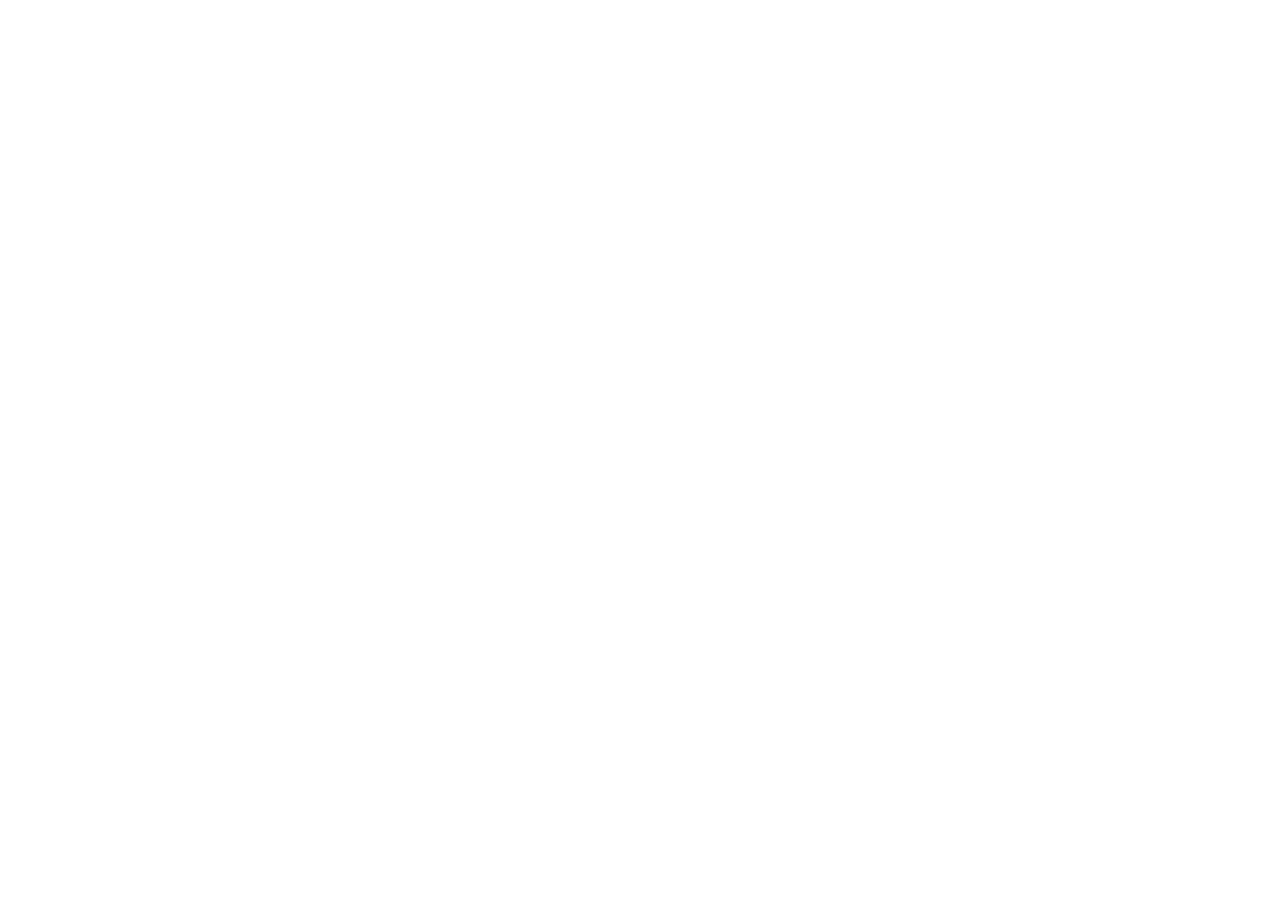
==== index.html @ 5a3c22b8 "Update index.html" ====
<!DOCTYPE HTML>
<html>
	<head>
		<title>Mirayda | Home</title>
		<meta charset="utf-8" />
		<meta name="viewport" content="width=device-width, initial-scale=1" />
		<!-- favicon -->
        <link rel="shortcut icon" href="assets/css/images/favicon.png">
		<link rel="stylesheet" href="assets/css/main.css" />
	</head>
	<body class="loading">
		<div id="wrapper">
			<div id="bg"></div>
			<!-- <div id="overlay"></div> -->
			<div id="main">
				<!-- Header -->
					<header id="header">
						<h1>Mirayda Martinez</h1>
						<h2>back-end developer. </h2>
						<h2><a href="about-me/about-me.html">about &nbsp;&bull;&nbsp; </a><a href="resources/MiraydaMartinez_Resume.pdf" target="_blank"> resume </a></h2>
						<nav>
							<ul>
								<li><a href="https://twitter.com/miraydamartinez" class="icon fa-twitter"><span class="label">Twitter</span></a></li>
								<li><a href="https://github.com/miraydamartinez/" class="icon fa-github"><span class="label">Github</span></a></li>
								<li><a href="https://www.linkedin.com/in/miraydamartinez/" class="icon fa-linkedin"><span class="label">LinkedIn</span></a></li>
								<li><a href="mailto:miraydamtz@gmail.com" class="icon fa-envelope-o"><span class="label">Email</span></a></li>
							</ul>
						</nav>
					</header>

				<!-- Footer -->
					<footer id="footer">
						<span class="copyright">&copy; Mirayda Martinez | Design: <a href="http://html5up.net">HTML5 UP</a>.</span>
					</footer>

			</div>
		</div>
		<script>
			window.onload = function() { document.body.className = ''; }
			window.ontouchmove = function() { return false; }
			window.onorientationchange = function() { document.body.scrollTop = 0; }
		</script>
	</body>
</html>
---- assets/css/main.css ----
@import url("https://fonts.googleapis.com/css?family=Source+Sans+Pro:300,900");
@import url("font-awesome.min.css");

/*
	Aerial by HTML5 UP
	html5up.net | @ajlkn
	Free for personal and commercial use under the CCA 3.0 license (html5up.net/license)
*/

/* Reset */

	html, body, span, applet, object, iframe, p, blockquote, pre, a, abbr, acronym, address, big, cite, code, del, dfn, em, img, ins, kbd, q, s, samp, small, strike, strong, sub, sup, tt, var, b, u, i, center, dl, dt, dd, ol, ul, li, fieldset, form, label, legend, table, caption, tbody, tfoot, thead, tr, th, td, article, aside, canvas, details, embed, figure, figcaption, footer, header, hgroup, menu, nav, output, ruby, section, summary, time, mark, audio, video {
		margin: 0;
		padding: 0;
		border: 0;
		font-size: 100%;
		font: inherit;
		vertical-align: baseline;
	}

	h1, h2, h3, h4, h5, h6 {
		margin: 0;
		padding: 0;
		border: 0;
		font-size: 100%;
		vertical-align: baseline;
	}

	h2 {
		font-size: 135%;
	}

	div {
		width: 100%;
        height: 100%;
        max-height: 100%;
        margin: 0;
        padding: 0;
        background-image: url("images/357.jpg");
        background-size:100% 100%;
        background-repeat: no-repeat;
	}

	article, aside, details, figcaption, figure, footer, header, hgroup, menu, nav, section {
		display: block;
	}

	body {
		line-height: 1;
	}

	ol, ul {
		list-style: none;
	}

	blockquote, q {
		quotes: none;
	}

	blockquote:before, blockquote:after, q:before, q:after {
		content: '';
		content: none;
	}

	table {
		border-collapse: collapse;
		border-spacing: 0;
	}

	body {
		-webkit-text-size-adjust: none;
	}

/* Box Model */

	*, *:before, *:after {
		-moz-box-sizing: border-box;
		-webkit-box-sizing: border-box;
		box-sizing: border-box;
	}

/* Basic */

	body, input, select, textarea {
		color: #fff;
		font-family: 'Source Sans Pro', sans-serif;
		font-size: 15pt;
		font-weight: 300 !important;
		letter-spacing: -0.025em;
		line-height: 1.75em;
	}

	body {
		background: #fff;
		overflow: hidden;
	}

		body.loading * {
			-moz-animation: none !important;
			-webkit-animation: none !important;
			-ms-animation: none !important;
			animation: none !important;
		}

	a {
		-moz-transition: border-color 0.2s ease-in-out;
		-webkit-transition: border-color 0.2s ease-in-out;
		-ms-transition: border-color 0.2s ease-in-out;
		transition: border-color 0.2s ease-in-out;
		color: inherit;
		outline: 0;
		text-decoration: none;
	}

		a:hover {
			border-color: transparent;
		}

/* Icon */

	.icon {
		text-decoration: none;
		position: relative;
	}

		.icon:before {
			-moz-osx-font-smoothing: grayscale;
			-webkit-font-smoothing: antialiased;
			font-family: FontAwesome;
			font-style: normal;
			font-weight: normal;
			text-transform: none !important;
		}

		.icon > .label {
			display: none;
		}

/* Wrapper */

	@-moz-keyframes wrapper {
		0% {
			opacity: 0;
		}

		100% {
			opacity: 1;
		}
	}

	@-webkit-keyframes wrapper {
		0% {
			opacity: 0;
		}

		100% {
			opacity: 1;
		}
	}

	@-ms-keyframes wrapper {
		0% {
			opacity: 0;
		}

		100% {
			opacity: 1;
		}
	}

	@keyframes wrapper {
		0% {
			opacity: 0;
		}

		100% {
			opacity: 1;
		}
	}

	#wrapper {
		-moz-animation: wrapper 3s forwards;
		-webkit-animation: wrapper 3s forwards;
		-ms-animation: wrapper 3s forwards;
		animation: wrapper 3s forwards;
		height: 100%;
		left: 0;
		opacity: 0;
		position: fixed;
		top: 0;
		width: 100%;
	}

/* BG */

	#bg {
		
		-moz-backface-visibility: hidden;
		-webkit-backface-visibility: hidden;
		-ms-backface-visibility: hidden;
		backface-visibility: hidden;
		-moz-transform: translate3d(0,0,0);
		-webkit-transform: translate3d(0,0,0);
		-ms-transform: translate3d(0,0,0);
		transform: translate3d(0,0,0);

		height: auto;
		width: 100%;
		left: 0;
		opacity: 1;
		position: fixed;
		top: 0;
	}

	@-moz-keyframes bg {
		0% {
			-moz-transform: translate3d(0,0,0);
			-webkit-transform: translate3d(0,0,0);
			-ms-transform: translate3d(0,0,0);
			transform: translate3d(0,0,0);
		}

		100% {
			-moz-transform: translate3d(-2250px,0,0);
			-webkit-transform: translate3d(-2250px,0,0);
			-ms-transform: translate3d(-2250px,0,0);
			transform: translate3d(-2250px,0,0);
		}
	}

	@-webkit-keyframes bg {
		0% {
			-moz-transform: translate3d(0,0,0);
			-webkit-transform: translate3d(0,0,0);
			-ms-transform: translate3d(0,0,0);
			transform: translate3d(0,0,0);
		}

		100% {
			-moz-transform: translate3d(-2250px,0,0);
			-webkit-transform: translate3d(-2250px,0,0);
			-ms-transform: translate3d(-2250px,0,0);
			transform: translate3d(-2250px,0,0);
		}
	}

	@-ms-keyframes bg {
		0% {
			-moz-transform: translate3d(0,0,0);
			-webkit-transform: translate3d(0,0,0);
			-ms-transform: translate3d(0,0,0);
			transform: translate3d(0,0,0);
		}

		100% {
			-moz-transform: translate3d(-2250px,0,0);
			-webkit-transform: translate3d(-2250px,0,0);
			-ms-transform: translate3d(-2250px,0,0);
			transform: translate3d(-2250px,0,0);
		}
	}

	@keyframes bg {
		0% {
			-moz-transform: translate3d(0,0,0);
			-webkit-transform: translate3d(0,0,0);
			-ms-transform: translate3d(0,0,0);
			transform: translate3d(0,0,0);
		}

		100% {
			-moz-transform: translate3d(-2250px,0,0);
			-webkit-transform: translate3d(-2250px,0,0);
			-ms-transform: translate3d(-2250px,0,0);
			transform: translate3d(-2250px,0,0);
		}
	}

	#bg {
		background-size: 2250px auto;
		width: 6750px;
	}


/* Main */

	#main {
		height: 100%;
		left: 0;
		position: fixed;
		text-align: center;
		top: 0;
		width: 100%;
	}

		#main:before {
			content: '';
			display: inline-block;
			height: 100%;
			margin-right: 0;
			vertical-align: middle;
			width: 1px;
		}

/* Header */

	@-moz-keyframes header {
		0% {
			-moz-transform: translate3d(0,1em,0);
			-webkit-transform: translate3d(0,1em,0);
			-ms-transform: translate3d(0,1em,0);
			transform: translate3d(0,1em,0);
			opacity: 0;
		}

		100% {
			-moz-transform: translate3d(0,0,0);
			-webkit-transform: translate3d(0,0,0);
			-ms-transform: translate3d(0,0,0);
			transform: translate3d(0,0,0);
			opacity: 1;
		}
	}

	@-webkit-keyframes header {
		0% {
			-moz-transform: translate3d(0,1em,0);
			-webkit-transform: translate3d(0,1em,0);
			-ms-transform: translate3d(0,1em,0);
			transform: translate3d(0,1em,0);
			opacity: 0;
		}

		100% {
			-moz-transform: translate3d(0,0,0);
			-webkit-transform: translate3d(0,0,0);
			-ms-transform: translate3d(0,0,0);
			transform: translate3d(0,0,0);
			opacity: 1;
		}
	}

	@-ms-keyframes header {
		0% {
			-moz-transform: translate3d(0,1em,0);
			-webkit-transform: translate3d(0,1em,0);
			-ms-transform: translate3d(0,1em,0);
			transform: translate3d(0,1em,0);
			opacity: 0;
		}

		100% {
			-moz-transform: translate3d(0,0,0);
			-webkit-transform: translate3d(0,0,0);
			-ms-transform: translate3d(0,0,0);
			transform: translate3d(0,0,0);
			opacity: 1;
		}
	}

	@keyframes header {
		0% {
			-moz-transform: translate3d(0,1em,0);
			-webkit-transform: translate3d(0,1em,0);
			-ms-transform: translate3d(0,1em,0);
			transform: translate3d(0,1em,0);
			opacity: 0;
		}

		100% {
			-moz-transform: translate3d(0,0,0);
			-webkit-transform: translate3d(0,0,0);
			-ms-transform: translate3d(0,0,0);
			transform: translate3d(0,0,0);
			opacity: 1;
		}
	}

	@-moz-keyframes nav-icons {
		0% {
			-moz-transform: translate3d(0,1em,0);
			-webkit-transform: translate3d(0,1em,0);
			-ms-transform: translate3d(0,1em,0);
			transform: translate3d(0,1em,0);
			opacity: 0;
		}

		100% {
			-moz-transform: translate3d(0,0,0);
			-webkit-transform: translate3d(0,0,0);
			-ms-transform: translate3d(0,0,0);
			transform: translate3d(0,0,0);
			opacity: 1;
		}
	}

	@-webkit-keyframes nav-icons {
		0% {
			-moz-transform: translate3d(0,1em,0);
			-webkit-transform: translate3d(0,1em,0);
			-ms-transform: translate3d(0,1em,0);
			transform: translate3d(0,1em,0);
			opacity: 0;
		}

		100% {
			-moz-transform: translate3d(0,0,0);
			-webkit-transform: translate3d(0,0,0);
			-ms-transform: translate3d(0,0,0);
			transform: translate3d(0,0,0);
			opacity: 1;
		}
	}

	@-ms-keyframes nav-icons {
		0% {
			-moz-transform: translate3d(0,1em,0);
			-webkit-transform: translate3d(0,1em,0);
			-ms-transform: translate3d(0,1em,0);
			transform: translate3d(0,1em,0);
			opacity: 0;
		}

		100% {
			-moz-transform: translate3d(0,0,0);
			-webkit-transform: translate3d(0,0,0);
			-ms-transform: translate3d(0,0,0);
			transform: translate3d(0,0,0);
			opacity: 1;
		}
	}

	@keyframes nav-icons {
		0% {
			-moz-transform: translate3d(0,1em,0);
			-webkit-transform: translate3d(0,1em,0);
			-ms-transform: translate3d(0,1em,0);
			transform: translate3d(0,1em,0);
			opacity: 0;
		}

		100% {
			-moz-transform: translate3d(0,0,0);
			-webkit-transform: translate3d(0,0,0);
			-ms-transform: translate3d(0,0,0);
			transform: translate3d(0,0,0);
			opacity: 1;
		}
	}

	#header {
		-moz-animation: header 1s 2.25s forwards;
		-webkit-animation: header 1s 2.25s forwards;
		-ms-animation: header 1s 2.25s forwards;
		animation: header 1s 2.25s forwards;
		-moz-backface-visibility: hidden;
		-webkit-backface-visibility: hidden;
		-ms-backface-visibility: hidden;
		backface-visibility: hidden;
		-moz-transform: translate3d(0,0,0);
		-webkit-transform: translate3d(0,0,0);
		-ms-transform: translate3d(0,0,0);
		transform: translate3d(0,0,0);
		cursor: default;
		display: inline-block;
		opacity: 0;
		position: relative;
		text-align: center;
		top: -1em;
		vertical-align: middle;
		width: 90%;
	}

		#header h1 {
			font-size: 4.35em;
			font-weight: 900;
			letter-spacing: -0.035em;
			line-height: 1em;
		}

		#header p {
			font-size: 1.25em;
			margin: 0.75em 0 0.25em 0;
			color: #ffffff;
		}

		#header nav {
			margin: 1.5em 0 0 0;
		}

			#header nav li {
				-moz-animation: nav-icons 0.5s ease-in-out forwards;
				-webkit-animation: nav-icons 0.5s ease-in-out forwards;
				-ms-animation: nav-icons 0.5s ease-in-out forwards;
				animation: nav-icons 0.5s ease-in-out forwards;
				-moz-backface-visibility: hidden;
				-webkit-backface-visibility: hidden;
				-ms-backface-visibility: hidden;
				backface-visibility: hidden;
				-moz-transform: translate3d(0,0,0);
				-webkit-transform: translate3d(0,0,0);
				-ms-transform: translate3d(0,0,0);
				transform: translate3d(0,0,0);
				display: inline-block;
				height: 5.35em;
				line-height: 5.885em;
				opacity: 0;
				position: relative;
				top: 0;
				width: 5.35em;
			}

				#header nav li:nth-child(1) {
					-moz-animation-delay: 2.5s;
					-webkit-animation-delay: 2.5s;
					-ms-animation-delay: 2.5s;
					animation-delay: 2.5s;
				}

				#header nav li:nth-child(2) {
					-moz-animation-delay: 2.75s;
					-webkit-animation-delay: 2.75s;
					-ms-animation-delay: 2.75s;
					animation-delay: 2.75s;
				}

				#header nav li:nth-child(3) {
					-moz-animation-delay: 3s;
					-webkit-animation-delay: 3s;
					-ms-animation-delay: 3s;
					animation-delay: 3s;
				}

				#header nav li:nth-child(4) {
					-moz-animation-delay: 3.25s;
					-webkit-animation-delay: 3.25s;
					-ms-animation-delay: 3.25s;
					animation-delay: 3.25s;
				}

				#header nav li:nth-child(5) {
					-moz-animation-delay: 3.5s;
					-webkit-animation-delay: 3.5s;
					-ms-animation-delay: 3.5s;
					animation-delay: 3.5s;
				}

				#header nav li:nth-child(6) {
					-moz-animation-delay: 3.75s;
					-webkit-animation-delay: 3.75s;
					-ms-animation-delay: 3.75s;
					animation-delay: 3.75s;
				}

				#header nav li:nth-child(7) {
					-moz-animation-delay: 4s;
					-webkit-animation-delay: 4s;
					-ms-animation-delay: 4s;
					animation-delay: 4s;
				}

				#header nav li:nth-child(8) {
					-moz-animation-delay: 4.25s;
					-webkit-animation-delay: 4.25s;
					-ms-animation-delay: 4.25s;
					animation-delay: 4.25s;
				}

				#header nav li:nth-child(9) {
					-moz-animation-delay: 4.5s;
					-webkit-animation-delay: 4.5s;
					-ms-animation-delay: 4.5s;
					animation-delay: 4.5s;
				}

				#header nav li:nth-child(10) {
					-moz-animation-delay: 4.75s;
					-webkit-animation-delay: 4.75s;
					-ms-animation-delay: 4.75s;
					animation-delay: 4.75s;
				}

			#header nav a {
				-webkit-tap-highlight-color: transparent;
				-webkit-touch-callout: none;
				border: 0;
				display: inline-block;
			}

				#header nav a:before {
					-moz-transition: all 0.2s ease-in-out;
					-webkit-transition: all 0.2s ease-in-out;
					-ms-transition: all 0.2s ease-in-out;
					transition: all 0.2s ease-in-out;
					border-radius: 100%;
					border: solid 1px #fff;
					display: block;
					font-size: 1.75em;
					height: 2.5em;
					line-height: 2.5em;
					position: relative;
					text-align: center;
					top: 0;
					width: 2.5em;
				}

				#header nav a:hover {
					font-size: 1.1em;
				}

					#header nav a:hover:before {
						background-color: rgba(255, 255, 255, 0.175);
						color: #fff;
					}

				#header nav a:active {
					font-size: 0.95em;
					background: none;
				}

					#header nav a:active:before {
						background-color: rgba(255, 255, 255, 0.35);
						color: #fff;
					}

				#header nav a span {
					display: none;
				}

/* Footer */

	#footer {
		background-image: -moz-linear-gradient(top, rgba(0,0,0,0), rgba(0,0,0,0.5) 75%);
		background-image: -webkit-linear-gradient(top, rgba(0,0,0,0), rgba(0,0,0,0.5) 75%);
		background-image: -ms-linear-gradient(top, rgba(0,0,0,0), rgba(0,0,0,0.5) 75%);
		background-image: linear-gradient(top, rgba(0,0,0,0), rgba(0,0,0,0.5) 75%);
		bottom: 0;
		cursor: default;
		height: 6em;
		left: 0;
		line-height: 8em;
		position: absolute;
		text-align: center;
		width: 100%;
	}

/* Wide */

	@media screen and (max-width: 1680px) {

		/* Basic */

			body, input, select, textarea {
				font-size: 13pt;
			}

		/* BG */

			@-moz-keyframes bg {
				0% {
					-moz-transform: translate3d(0,0,0);
					-webkit-transform: translate3d(0,0,0);
					-ms-transform: translate3d(0,0,0);
					transform: translate3d(0,0,0);
				}

				100% {
					-moz-transform: translate3d(-1500px,0,0);
					-webkit-transform: translate3d(-1500px,0,0);
					-ms-transform: translate3d(-1500px,0,0);
					transform: translate3d(-1500px,0,0);
				}

	}

		@-webkit-keyframes bg {
			0% {
				-moz-transform: translate3d(0,0,0);
				-webkit-transform: translate3d(0,0,0);
				-ms-transform: translate3d(0,0,0);
				transform: translate3d(0,0,0);
			}

			100% {
				-moz-transform: translate3d(-1500px,0,0);
				-webkit-transform: translate3d(-1500px,0,0);
				-ms-transform: translate3d(-1500px,0,0);
				transform: translate3d(-1500px,0,0);
			}
			}

		@-ms-keyframes bg {
			0% {
				-moz-transform: translate3d(0,0,0);
				-webkit-transform: translate3d(0,0,0);
				-ms-transform: translate3d(0,0,0);
				transform: translate3d(0,0,0);
			}

			100% {
				-moz-transform: translate3d(-1500px,0,0);
				-webkit-transform: translate3d(-1500px,0,0);
				-ms-transform: translate3d(-1500px,0,0);
				transform: translate3d(-1500px,0,0);
			}
		}

		@keyframes bg {
			0% {
				-moz-transform: translate3d(0,0,0);
				-webkit-transform: translate3d(0,0,0);
				-ms-transform: translate3d(0,0,0);
				transform: translate3d(0,0,0);
			}

			100% {
				-moz-transform: translate3d(-1500px,0,0);
				-webkit-transform: translate3d(-1500px,0,0);
				-ms-transform: translate3d(-1500px,0,0);
				transform: translate3d(-1500px,0,0);
			}
		}

		#bg {
			background-size: 1300px auto;
			width: 4500px;
		} }

/* Normal */

	@media screen and (max-width: 1280px) {

		/* Basic */

			body, input, select, textarea {
				font-size: 12pt;
			}

		/* BG */

			@-moz-keyframes bg {
				0% {
					-moz-transform: translate3d(0,0,0);
					-webkit-transform: translate3d(0,0,0);
					-ms-transform: translate3d(0,0,0);
					transform: translate3d(0,0,0);
				}

				100% {
					-moz-transform: translate3d(-750px,0,0);
					-webkit-transform: translate3d(-750px,0,0);
					-ms-transform: translate3d(-750px,0,0);
					transform: translate3d(-750px,0,0);
				}

	}

		@-webkit-keyframes bg {
			0% {
				-moz-transform: translate3d(0,0,0);
				-webkit-transform: translate3d(0,0,0);
				-ms-transform: translate3d(0,0,0);
				transform: translate3d(0,0,0);
			}

			100% {
				-moz-transform: translate3d(-750px,0,0);
				-webkit-transform: translate3d(-750px,0,0);
				-ms-transform: translate3d(-750px,0,0);
				transform: translate3d(-750px,0,0);
			}
			}

		@-ms-keyframes bg {
			0% {
				-moz-transform: translate3d(0,0,0);
				-webkit-transform: translate3d(0,0,0);
				-ms-transform: translate3d(0,0,0);
				transform: translate3d(0,0,0);
			}

			100% {
				-moz-transform: translate3d(-750px,0,0);
				-webkit-transform: translate3d(-750px,0,0);
				-ms-transform: translate3d(-750px,0,0);
				transform: translate3d(-750px,0,0);
			}
		}

		@keyframes bg {
			0% {
				-moz-transform: translate3d(0,0,0);
				-webkit-transform: translate3d(0,0,0);
				-ms-transform: translate3d(0,0,0);
				transform: translate3d(0,0,0);
			}

			100% {
				-moz-transform: translate3d(-750px,0,0);
				-webkit-transform: translate3d(-750px,0,0);
				-ms-transform: translate3d(-750px,0,0);
				transform: translate3d(-750px,0,0);
			}
		}

		 }

/* Mobile */

	@media screen and (max-width: 736px) {

		/* Basic */

			body {
				min-width: 320px;
			}

			body, input, select, textarea {
				font-size: 11pt;
			}

		/* BG */

			@-moz-keyframes bg {
				0% {
					-moz-transform: translate3d(0,0,0);
					-webkit-transform: translate3d(0,0,0);
					-ms-transform: translate3d(0,0,0);
					transform: translate3d(0,0,0);
				}

				100% {
					-moz-transform: translate3d(-300px,0,0);
					-webkit-transform: translate3d(-300px,0,0);
					-ms-transform: translate3d(-300px,0,0);
					transform: translate3d(-300px,0,0);
				}

	}

		@-webkit-keyframes bg {
			0% {
				-moz-transform: translate3d(0,0,0);
				-webkit-transform: translate3d(0,0,0);
				-ms-transform: translate3d(0,0,0);
				transform: translate3d(0,0,0);
			}

			100% {
				-moz-transform: translate3d(-300px,0,0);
				-webkit-transform: translate3d(-300px,0,0);
				-ms-transform: translate3d(-300px,0,0);
				transform: translate3d(-300px,0,0);
			}
			}

		@-ms-keyframes bg {
			0% {
				-moz-transform: translate3d(0,0,0);
				-webkit-transform: translate3d(0,0,0);
				-ms-transform: translate3d(0,0,0);
				transform: translate3d(0,0,0);
			}

			100% {
				-moz-transform: translate3d(-300px,0,0);
				-webkit-transform: translate3d(-300px,0,0);
				-ms-transform: translate3d(-300px,0,0);
				transform: translate3d(-300px,0,0);
			}
		}

		@keyframes bg {
			0% {
				-moz-transform: translate3d(0,0,0);
				-webkit-transform: translate3d(0,0,0);
				-ms-transform: translate3d(0,0,0);
				transform: translate3d(0,0,0);
			}

			100% {
				-moz-transform: translate3d(-300px,0,0);
				-webkit-transform: translate3d(-300px,0,0);
				-ms-transform: translate3d(-300px,0,0);
				transform: translate3d(-300px,0,0);
			}
		}



	/* Header */

		#header h1 {
			font-size: 2.5em;
		}

		#header p {
			font-size: 1em;
		}

		#header nav {
			font-size: 1em;
		}

			#header nav a:hover {
				font-size: 1em;
			}

			#header nav a:active {
				font-size: 1em;
			} }

/* Mobile (Portrait) */

	@media screen and (max-width: 480px) {

		/* BG */

			@-moz-keyframes bg {
				0% {
					-moz-transform: translate3d(0,0,0);
					-webkit-transform: translate3d(0,0,0);
					-ms-transform: translate3d(0,0,0);
					transform: translate3d(0,0,0);
				}

				100% {
					-moz-transform: translate3d(-412.5px,0,0);
					-webkit-transform: translate3d(-412.5px,0,0);
					-ms-transform: translate3d(-412.5px,0,0);
					transform: translate3d(-412.5px,0,0);
				}

	}

		@-webkit-keyframes bg {
			0% {
				-moz-transform: translate3d(0,0,0);
				-webkit-transform: translate3d(0,0,0);
				-ms-transform: translate3d(0,0,0);
				transform: translate3d(0,0,0);
			}

			100% {
				-moz-transform: translate3d(-412.5px,0,0);
				-webkit-transform: translate3d(-412.5px,0,0);
				-ms-transform: translate3d(-412.5px,0,0);
				transform: translate3d(-412.5px,0,0);
			}
			}

		@-ms-keyframes bg {
			0% {
				-moz-transform: translate3d(0,0,0);
				-webkit-transform: translate3d(0,0,0);
				-ms-transform: translate3d(0,0,0);
				transform: translate3d(0,0,0);
			}

			100% {
				-moz-transform: translate3d(-412.5px,0,0);
				-webkit-transform: translate3d(-412.5px,0,0);
				-ms-transform: translate3d(-412.5px,0,0);
				transform: translate3d(-412.5px,0,0);
			}
		}

		@keyframes bg {
			0% {
				-moz-transform: translate3d(0,0,0);
				-webkit-transform: translate3d(0,0,0);
				-ms-transform: translate3d(0,0,0);
				transform: translate3d(0,0,0);
			}

			100% {
				-moz-transform: translate3d(-412.5px,0,0);
				-webkit-transform: translate3d(-412.5px,0,0);
				-ms-transform: translate3d(-412.5px,0,0);
				transform: translate3d(-412.5px,0,0);
			}
		}

		#bg {
			background-size: 412.5px auto;
			width: 1237.5px;
		}

	/* Header */

		#header nav {
			padding: 0 1em;
		} }
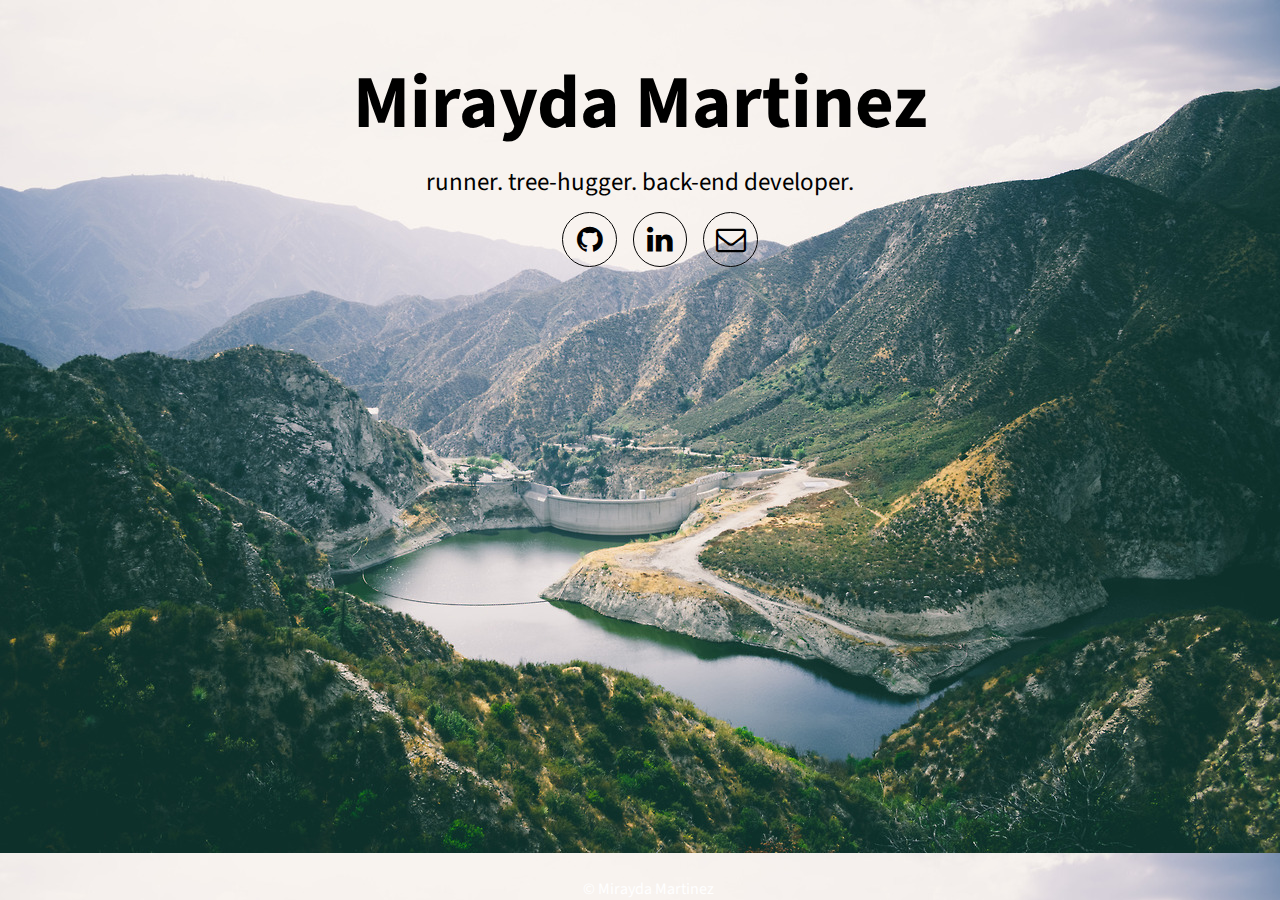
==== commit 8df97afb: "rebuilding website from scratch, no template" ====
--- a/index.html
+++ b/index.html
@@ -2,43 +2,23 @@
 <html>
 	<head>
 		<title>Mirayda | Home</title>
-		<meta charset="utf-8" />
-		<meta name="viewport" content="width=device-width, initial-scale=1" />
-		<!-- favicon -->
-        <link rel="shortcut icon" href="assets/css/images/favicon.png">
-		<link rel="stylesheet" href="assets/css/main.css" />
+		<link rel="stylesheet" href="main.css" />
+		<link rel="stylesheet" href="https://cdnjs.cloudflare.com/ajax/libs/font-awesome/4.7.0/css/font-awesome.min.css">
 	</head>
-	<body class="loading">
-		<div id="wrapper">
-			<div id="bg"></div>
-			<!-- <div id="overlay"></div> -->
-			<div id="main">
-				<!-- Header -->
-					<header id="header">
-						<h1>Mirayda Martinez</h1>
-						<h2>back-end developer. </h2>
-						<h2><a href="about-me/about-me.html">about &nbsp;&bull;&nbsp; </a><a href="resources/MiraydaMartinez_Resume.pdf" target="_blank"> resume </a></h2>
-						<nav>
-							<ul>
-								<li><a href="https://twitter.com/miraydamartinez" class="icon fa-twitter"><span class="label">Twitter</span></a></li>
-								<li><a href="https://github.com/miraydamartinez/" class="icon fa-github"><span class="label">Github</span></a></li>
-								<li><a href="https://www.linkedin.com/in/miraydamartinez/" class="icon fa-linkedin"><span class="label">LinkedIn</span></a></li>
-								<li><a href="mailto:miraydamtz@gmail.com" class="icon fa-envelope-o"><span class="label">Email</span></a></li>
-							</ul>
-						</nav>
-					</header>
-
-				<!-- Footer -->
-					<footer id="footer">
-						<span class="copyright">&copy; Mirayda Martinez | Design: <a href="http://html5up.net">HTML5 UP</a>.</span>
-					</footer>
-
-			</div>
+	<body>
+		<!-- header -->
+		<div id = "header">
+			<h1>Mirayda Martinez</h1>
+				<p>runner. tree-hugger. back-end developer. </p>
+				<ul>
+					<a href="https://github.com/miraydamartinez/" class="icon fa-github"><span class="label">Github</span></a>
+					<a href="https://www.linkedin.com/in/miraydamartinez/" class="icon fa-linkedin"><span class="label">LinkedIn</span></a>
+					<a href="mailto:miraydamtz@gmail.com" class="icon fa-envelope-o"><span class="label">Email</span></a>
+				</ul>
 		</div>
-		<script>
-			window.onload = function() { document.body.className = ''; }
-			window.ontouchmove = function() { return false; }
-			window.onorientationchange = function() { document.body.scrollTop = 0; }
-		</script>
+		<!-- footer -->
+		<div id = "footer">
+			&copy; Mirayda Martinez
+		</div>
 	</body>
 </html>--- a/main.css
+++ b/main.css
@@ -0,0 +1,74 @@
+@import url("https://fonts.googleapis.com/css?family=Source+Sans+Pro:300,900");
+
+/* 
+ * @miraydamartinez
+*/
+
+	/* header */
+
+	#header {
+		width: 700px;
+		height: 250px;
+		margin: 0 auto;
+		text-align: center;
+	}
+
+	body {
+		background-image: url("360.jpg");
+		font-family: 'Source Sans Pro', sans-serif;
+	}
+
+	ol, ul {
+		list-style: none;
+		word-spacing: 10px;
+		font-size: 30px;
+	}
+
+	a {
+		border-radius: 100%;
+	    border: solid 1px #000;
+	    display: inline-block;
+	    font-size: 1em;
+	    height: 1.75em;
+	    line-height: 1.75em;
+	    position: relative;
+	    text-align: center;
+	    width: 1.75em;
+	}
+
+	h1 {
+		font-size: 75px; 
+		margin-bottom: 0px;
+	}
+
+	p {
+		font-size: 25px;
+		line-height: 0px;
+	}
+
+	/* icon */
+	.icon {
+		text-decoration: none;
+		position: relative;
+		color: inherit;
+	}
+
+		.icon:before {
+			font-family: FontAwesome;
+			font-style: normal;
+			font-weight: normal;
+			text-transform: none !important;
+		}
+
+		.icon > .label {
+			display: none;
+		}
+
+	/* footer */
+	#footer {
+		position: absolute;
+		text-align: center;
+		color: #FFF;
+		bottom: 0;
+		width: 100%;
+	}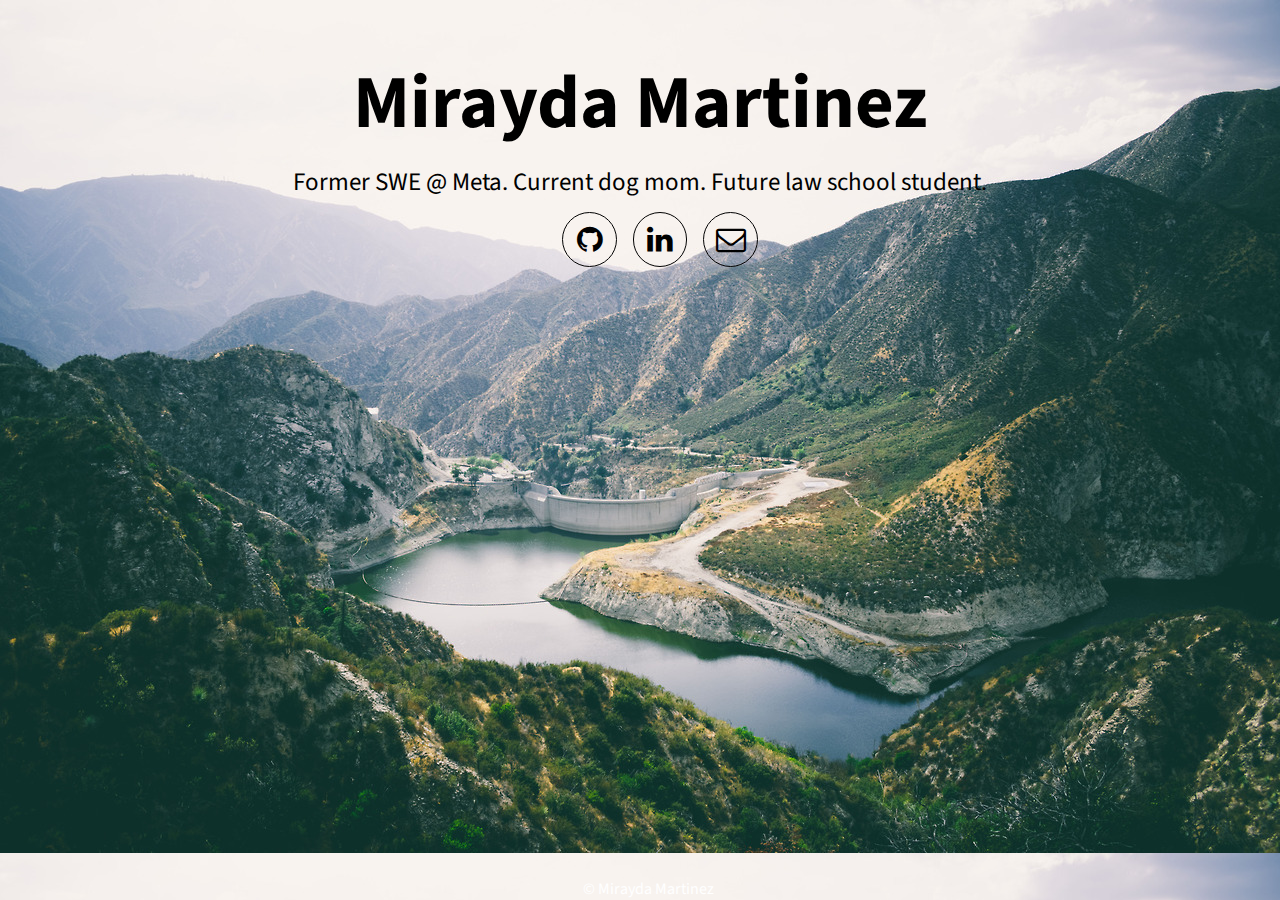
==== commit b8eaf273: "update" ====
--- a/index.html
+++ b/index.html
@@ -9,7 +9,7 @@
 		<!-- header -->
 		<div id = "header">
 			<h1>Mirayda Martinez</h1>
-				<p>runner. tree-hugger. back-end developer. </p>
+				<p>Former SWE @ Meta. Current dog mom. Future law school student. </p>
 				<ul>
 					<a href="https://github.com/miraydamartinez/" class="icon fa-github"><span class="label">Github</span></a>
 					<a href="https://www.linkedin.com/in/miraydamartinez/" class="icon fa-linkedin"><span class="label">LinkedIn</span></a>
@@ -21,4 +21,4 @@
 			&copy; Mirayda Martinez
 		</div>
 	</body>
-</html>+</html>
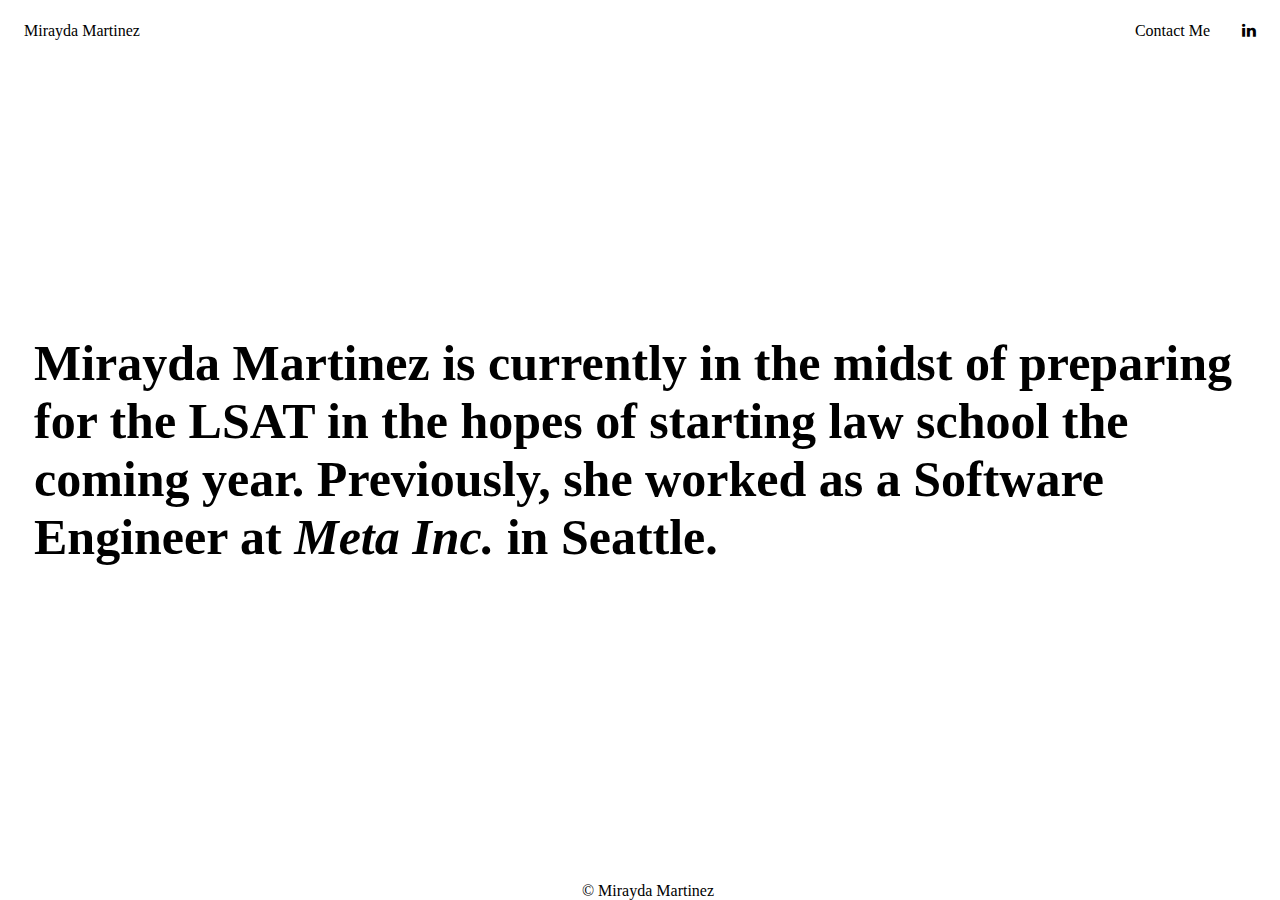
==== commit a9b6099d: "update" ====
--- a/index.html
+++ b/index.html
@@ -7,14 +7,14 @@
 	</head>
 	<body>
 		<!-- header -->
+		<div id = "navbar">
+		<ul>
+	          <li><a href="https://miraydamartinez.github.io">Mirayda Martinez</a></li>
+	          <li style="float:right"><a href="https://www.linkedin.com/in/miraydamartinez/" class="icon fa-linkedin"><span class="label">LinkedIn</span></a></li>
+		<li style="float:right"><a href="mailto:miraydamtz@gmail.com"><span class="label">Contact Me</span></a></li>
+		</div>
 		<div id = "header">
-			<h1>Mirayda Martinez</h1>
-				<p>Former SWE @ Meta. Current dog mom. Future law school student. </p>
-				<ul>
-					<a href="https://github.com/miraydamartinez/" class="icon fa-github"><span class="label">Github</span></a>
-					<a href="https://www.linkedin.com/in/miraydamartinez/" class="icon fa-linkedin"><span class="label">LinkedIn</span></a>
-					<a href="mailto:miraydamtz@gmail.com" class="icon fa-envelope-o"><span class="label">Email</span></a>
-				</ul>
+			<h1>Mirayda Martinez is currently in the midst of preparing for the LSAT in the hopes of starting law school the coming year. Previously, she worked as a Software Engineer at <i>Meta Inc.</i> in Seattle. </h1>	
 		</div>
 		<!-- footer -->
 		<div id = "footer">
--- a/main.css
+++ b/main.css
@@ -7,49 +7,49 @@
 	/* header */
 
 	#header {
-		width: 700px;
-		height: 250px;
-		margin: 0 auto;
-		text-align: center;
+		padding: 1em;
+		position: absolute;
+		top: 50%;
+		transform: translate(0, -50%);
 	}
 
 	body {
-		background-image: url("360.jpg");
-		font-family: 'Source Sans Pro', sans-serif;
+		background-color: #FFF;
+		font-family: 'Didot', serif;
 	}
 
-	ol, ul {
-		list-style: none;
-		word-spacing: 10px;
-		font-size: 30px;
+	ul {
+		list-style-type: none;
+		margin: 0;
+		padding: 0;
+		overflow: hidden;	
 	}
 
-	a {
-		border-radius: 100%;
-	    border: solid 1px #000;
-	    display: inline-block;
-	    font-size: 1em;
-	    height: 1.75em;
-	    line-height: 1.75em;
-	    position: relative;
-	    text-align: center;
-	    width: 1.75em;
+	li {
+		float: left;
+	}
+
+	li:last-child {
+		border-right: none;
+	}
+
+	li a {
+		display: block;
+		color: black;
+		text-align: center;
+		padding: 14px 16px;
+		text-decoration: none;	
 	}
 
 	h1 {
-		font-size: 75px; 
-		margin-bottom: 0px;
-	}
-
-	p {
-		font-size: 25px;
-		line-height: 0px;
+		font-size: 50px;
+		margin: 10px;
+		
 	}
 
 	/* icon */
 	.icon {
-		text-decoration: none;
-		position: relative;
+		text-decoration: none;	
 		color: inherit;
 	}
 
@@ -68,7 +68,7 @@
 	#footer {
 		position: absolute;
 		text-align: center;
-		color: #FFF;
+		color: #000000;
 		bottom: 0;
 		width: 100%;
-	}+	}
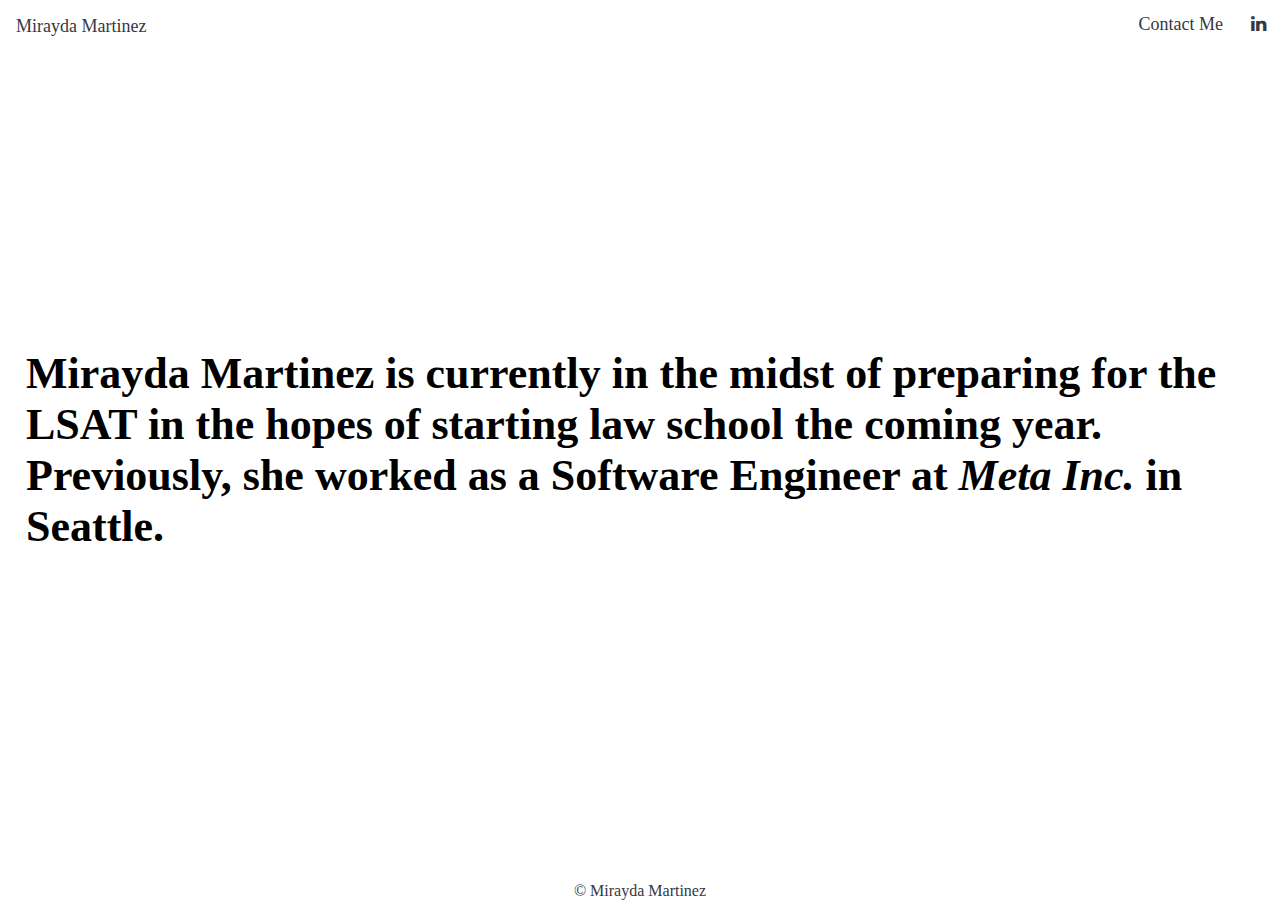
==== commit 3a96e9d4: "improve mobile responsiveness" ====
--- a/index.html
+++ b/index.html
@@ -1,24 +1,36 @@
 <!DOCTYPE HTML>
 <html>
 	<head>
+		 <meta name="viewport" content="width=device-width, initial-scale=1.0">
 		<title>Mirayda | Home</title>
 		<link rel="stylesheet" href="main.css" />
 		<link rel="stylesheet" href="https://cdnjs.cloudflare.com/ajax/libs/font-awesome/4.7.0/css/font-awesome.min.css">
 	</head>
 	<body>
-		<!-- header -->
-		<div id = "navbar">
-		<ul>
-	          <li><a href="https://miraydamartinez.github.io">Mirayda Martinez</a></li>
-	          <li style="float:right"><a href="https://www.linkedin.com/in/miraydamartinez/" class="icon fa-linkedin"><span class="label">LinkedIn</span></a></li>
-		<li style="float:right"><a href="mailto:miraydamtz@gmail.com"><span class="label">Contact Me</span></a></li>
-		</div>
-		<div id = "header">
-			<h1>Mirayda Martinez is currently in the midst of preparing for the LSAT in the hopes of starting law school the coming year. Previously, she worked as a Software Engineer at <i>Meta Inc.</i> in Seattle. </h1>	
-		</div>
+	<!-- navigation bar -->
+		<header class= "header">
+		<!-- logo -->
+		<a href="https://miraydamartinez.github.io" class="logo">Mirayda Martinez</a>
+		<!-- menu icon -->
+		<input class="side-menu" type="checkbox" id ="side-menu"/> 
+      <label class="hamb" for="side-menu"><span class="hamb-line"></span></label>
+		<!-- menu -->		
+<nav class="nav">
+<ul class="menu">
+		<li><a href="mailto:miraydamtz@gmail.com"><span class="label">Contact Me</span></a></li>
+  <li><a href="https://www.linkedin.com/in/miraydamartinez/" class="icon fa-linkedin"><span class="label">LinkedIn</span></a></li>
+</ul>
+</nav>
+		</header>
+		<!-- main -->
+		<main>
+      <article>
+			<h1>Mirayda Martinez is currently in the midst of preparing for the LSAT in the hopes of starting law school the coming year. Previously, she worked as a Software Engineer at <i>Meta Inc.</i> in Seattle. </h1>
+      </article>
+		</main>
 		<!-- footer -->
 		<div id = "footer">
 			&copy; Mirayda Martinez
-		</div>
+		</div>	
 	</body>
 </html>
--- a/main.css
+++ b/main.css
@@ -4,53 +4,178 @@
  * @miraydamartinez
 */
 
-	/* header */
+	/* color variables */
+
+	:root {
+		--surface: #FFF;
+		--accent: #36383F;
+		--highlight: #D3D3D3;
+	} 
+
+	/* reset */
+	* {
+		margin: 0;
+		padding: 0;
+		box-sizing: border-box;
+	}
+
+	body {
+		background-color: var(--surface);
+		font-family: 'Didot', serif;
+	}
+
+	ul {
+		list-style: none;	
+	}
+
+	a { 
+		text-decoration: none;
+	}
+
+	/* navigation bar */
 
 	#header {
+		background-color: var(--surface);	
+		position: sticky;
+		top: 0;
+		width: 100%;
+	}
+	
+	.logo {
+		display: inline-block;
+		color: var(--accent);
+		font-size: 18px;
+		margin-top: 16px;
+		margin-left: 16px;
+	}
+
+	.nav {
+		width: 100%;
+		height: 100%;
+		position: fixed;
+		background-color: var(--surface);
+		overflow: hidden;
+	}
+
+	/* menu */
+
+	.menu a {
+		display: block;	
+		padding: 14px;
+    		font-size: 18px;
+		color: var(--accent);
+	}
+	
+	.menu a:hover {
+		background-color: var(--highlight);
+	}
+
+	.nav {
+		max-height: 0;
+		transition: max-height .5s ease-out;
+	}
+
+	.hamb {
+		cursor: pointer;
+		float: right;
+		padding: 24px 20px;
+	}	
+	
+	.hamb-line {
+		background: var(--accent);
+		display: block;
+		height: 2px;
+		position: relative;
+		width: 24px;
+	}
+	
+	.hamb-line::before,
+	.hamb-line::after {
+		background: var(--accent);
+		content: '';
+		display: block;
+		height: 100%;
+		position: absolute;
+		transition: all .2s ease-out;
+		width: 100%;
+	}
+	
+	.hamb-line::before {
+		top: 5px;
+	}
+
+	.hamb-line::after {
+		top: -5px;
+	}
+
+	.side-menu {
+		display: none;
+	}
+	
+	/* menu interactivity */
+
+	.side-menu:checked ~ nav {
+		max-height: 100%;
+	}
+	
+	.side-menu:checked ~ .hamb .hamb-line {
+		background: transparent;
+	}
+
+	.side-menu:checked ~ .hamb .hamb-line::before {
+		transform: rotate(-45deg);
+		top: 0;
+	}
+
+	.side-menu:checked ~ .hamb .hamb-line::after {
+		transform: rotate(45deg);
+		top: 0;
+	}
+
+	/* responsiveness */
+
+	@media (min-width: 768px) {
+    		.nav {
+        		max-height: none;
+        		top: 0;
+        		position: relative;
+        		float: right;
+        		width: fit-content;
+        		background-color: transparent;
+    		}
+
+    		.menu li {
+        		float: left;
+    		}
+
+    		.menu a:hover {
+        		background-color: transparent;
+        		color: var(--highlight);
+    		}
+    
+   		.hamb {
+        		display: none;
+    		}
+	}	
+
+	/* main */
+
+	main {
 		padding: 1em;
 		position: absolute;
 		top: 50%;
 		transform: translate(0, -50%);
 	}
 
-	body {
-		background-color: #FFF;
-		font-family: 'Didot', serif;
-	}
-
-	ul {
-		list-style-type: none;
-		margin: 0;
-		padding: 0;
-		overflow: hidden;	
-	}
-
-	li {
-		float: left;
-	}
-
-	li:last-child {
-		border-right: none;
-	}
-
-	li a {
-		display: block;
-		color: black;
-		text-align: center;
-		padding: 14px 16px;
-		text-decoration: none;	
-	}
-
 	h1 {
-		font-size: 50px;
+		font-size: 44px;
 		margin: 10px;
-		
 	}
 
 	/* icon */
 	.icon {
 		text-decoration: none;	
-		color: inherit;
+    		color: var(--accent);
 	}
 
 		.icon:before {
@@ -68,7 +193,7 @@
 	#footer {
 		position: absolute;
 		text-align: center;
-		color: #000000;
+		color: var(--accent);
 		bottom: 0;
 		width: 100%;
 	}
